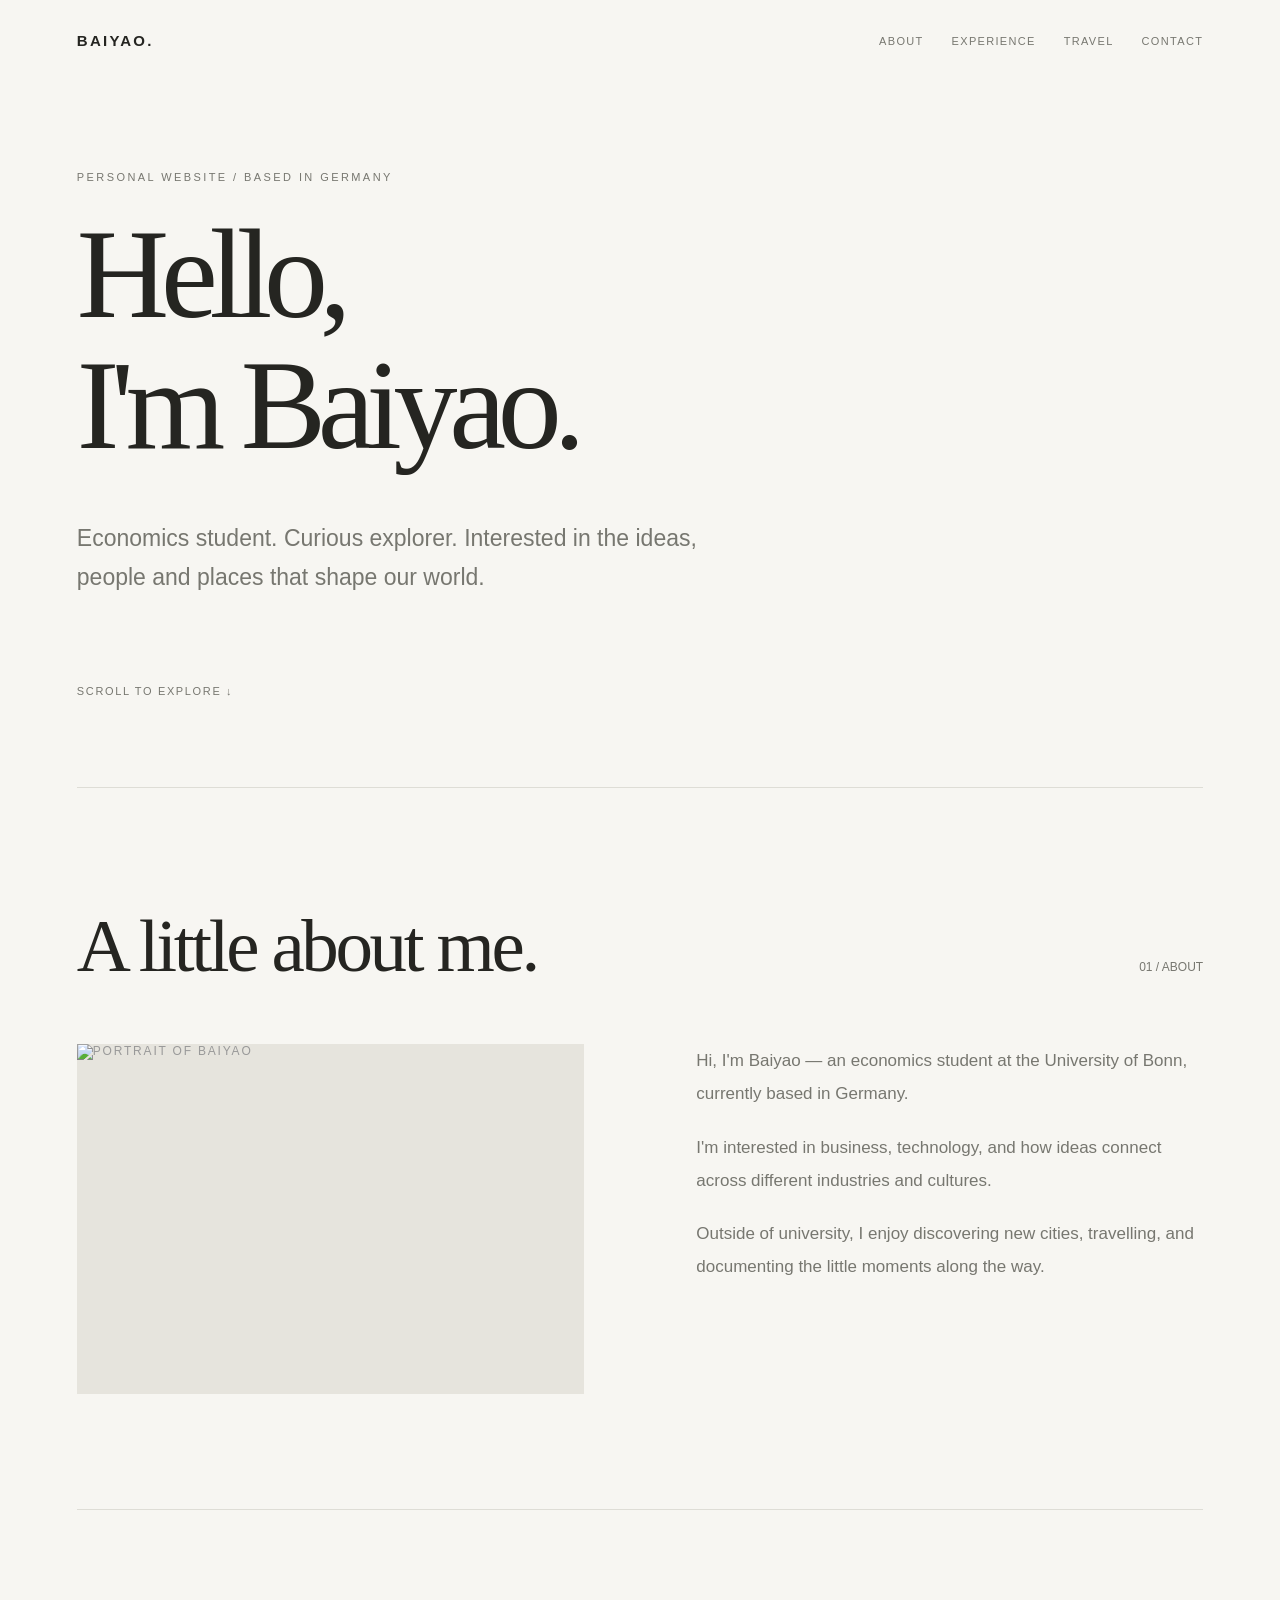
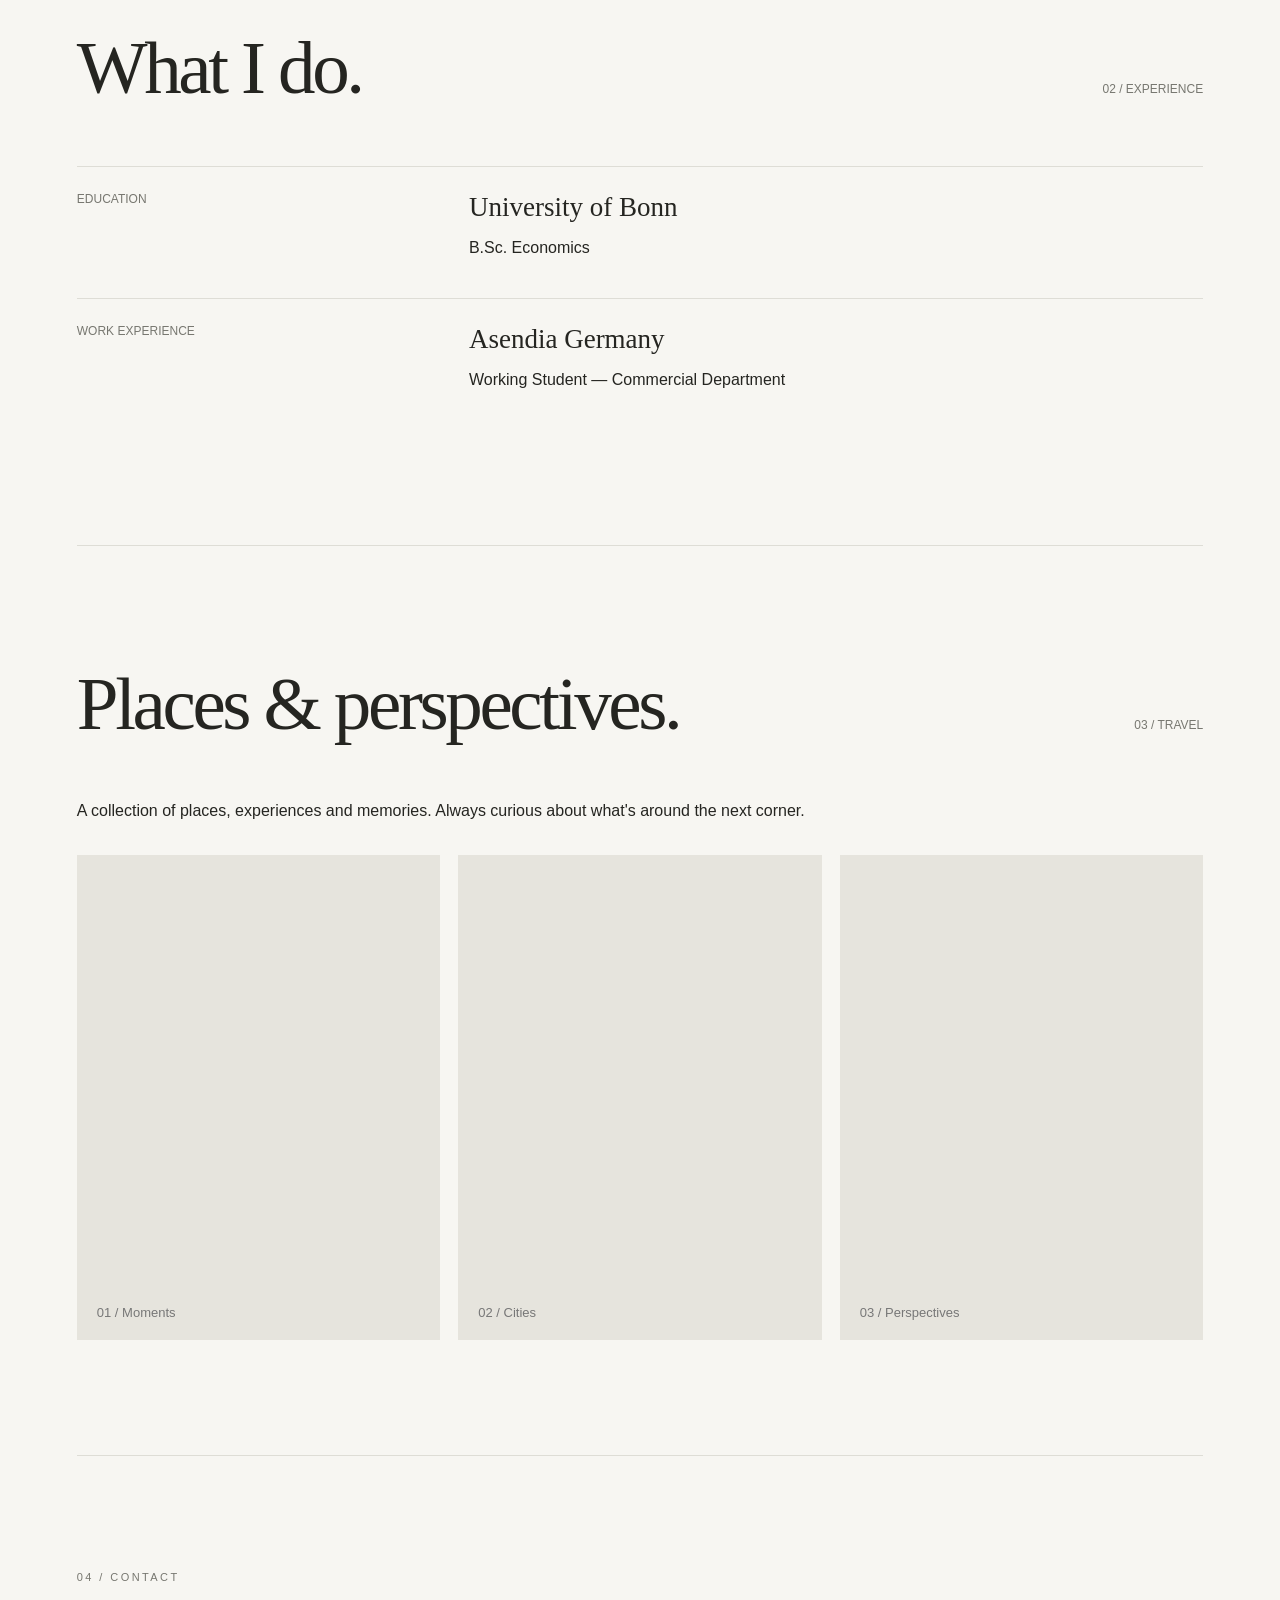
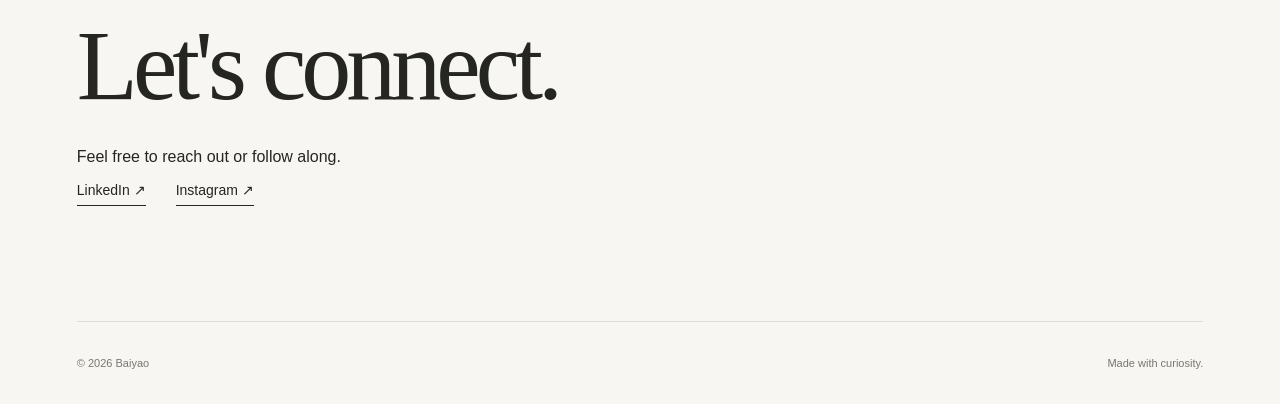
==== index.html @ 18cc8d73 "Update index.html" ====
<!DOCTYPE html>
<html lang="en">
<head>
<meta charset="UTF-8">
<meta name="viewport" content="width=device-width, initial-scale=1.0">
<meta name="description" content="Baiyao's personal website — economics, experience, travel and exploration.">
<title>Baiyao — Personal Website</title>
<style>
:root{--bg:#f7f6f2;--ink:#252521;--muted:#777770;--line:#deddd6}
*{box-sizing:border-box}
html{scroll-behavior:smooth}
body{margin:0;background:var(--bg);color:var(--ink);font-family:Arial,Helvetica,sans-serif;-webkit-font-smoothing:antialiased}
a{color:inherit;text-decoration:none}
nav{max-width:1300px;margin:auto;padding:32px 6%;display:flex;justify-content:space-between;align-items:center}
.logo{font-weight:700;letter-spacing:.15em;font-size:15px}
.navlinks{display:flex;gap:28px}
.navlinks a{font-size:11px;text-transform:uppercase;letter-spacing:.12em;color:var(--muted)}
.navlinks a:hover,.contact a:hover{color:#000;text-decoration:underline}
main{max-width:1300px;margin:auto;padding:0 6%}
.hero{min-height:76vh;display:flex;flex-direction:column;justify-content:center;border-bottom:1px solid var(--line);padding:90px 0}
.kicker{font-size:11px;letter-spacing:.22em;text-transform:uppercase;color:var(--muted)}
h1,h2,h3{font-family:Georgia,'Times New Roman',serif;font-weight:400}
h1{font-size:clamp(65px,10vw,155px);letter-spacing:-.065em;line-height:1.02;margin:26px 0}
.hero p{font-size:clamp(17px,2vw,23px);line-height:1.7;color:var(--muted);max-width:650px}
.scroll{margin-top:65px;font-size:11px;letter-spacing:.15em;text-transform:uppercase;color:var(--muted)}
section{padding:115px 0;border-bottom:1px solid var(--line);scroll-margin-top:35px}
.sectionhead{display:flex;justify-content:space-between;align-items:baseline;gap:20px;margin-bottom:55px}
.sectionhead h2{font-size:clamp(42px,6vw,75px);letter-spacing:-.045em;margin:0}
.number{font-size:12px;color:var(--muted)}
.aboutgrid{display:grid;grid-template-columns:1fr 1fr;gap:10%}
.aboutgrid p,.experience p,.travel p{font-size:17px;line-height:1.95;color:var(--muted);margin:0 0 20px}
.photo{background:#e6e4dd;min-height:350px;display:flex;align-items:center;justify-content:center;color:#999;font-size:12px;letter-spacing:.15em;text-transform:uppercase}
.experience-item{display:grid;grid-template-columns:1fr 2fr;gap:25px;padding:25px 0;border-top:1px solid var(--line)}
.experience-item span{color:var(--muted);font-size:12px}
.experience-item h3{font-size:27px;margin:0 0 10px}
.travelgrid{display:grid;grid-template-columns:repeat(3,1fr);gap:18px;margin-top:35px}
.travelcard{aspect-ratio:3/4;background:#e6e4dd;display:flex;align-items:end;padding:20px;color:#777;font-size:13px}
.contact h2{font-size:clamp(48px,8vw,100px);letter-spacing:-.05em;margin:25px 0}
.contactlinks{display:flex;gap:30px;flex-wrap:wrap}
.contactlinks a{border-bottom:1px solid var(--ink);padding-bottom:7px;font-size:14px}
footer{max-width:1300px;margin:auto;padding:35px 6%;display:flex;justify-content:space-between;color:var(--muted);font-size:11px}
@media(max-width:700px){nav{padding:24px 6%}.navlinks{gap:12px}.navlinks a{font-size:9px}.hero{min-height:65vh}.aboutgrid{grid-template-columns:1fr;gap:25px}.experience-item{grid-template-columns:1fr;gap:12px}.travelgrid{grid-template-columns:1fr 1fr}section{padding:75px 0}.sectionhead{margin-bottom:35px}footer{gap:20px}}
@media(max-width:380px){.navlinks{gap:8px}.navlinks a{font-size:8px}}
.photo {
  overflow: hidden;
}

.photo img {
  width: 100%;
  height: 100%;
  object-fit: cover;
  object-position: center;
}</style>
</head>
<body>
<nav>
<a href="#" class="logo">BAIYAO.</a>
<div class="navlinks"><a href="#about">About</a><a href="#experience">Experience</a><a href="#travel">Travel</a><a href="#contact">Contact</a></div>
</nav>
<main>
<header class="hero">
<div class="kicker">Personal website / Based in Germany</div>
<h1>Hello,<br>I'm Baiyao.</h1>
<p>Economics student. Curious explorer. Interested in the ideas, people and places that shape our world.</p>
<div class="scroll">Scroll to explore ↓</div>
</header>
<section id="about">
<div class="sectionhead"><h2>A little about me.</h2><span class="number">01 / ABOUT</span></div>
<div class="aboutgrid">
<div class="photo">
  <img src="portrait.jpg" alt="Portrait of Baiyao">
</div>
<div><p>Hi, I'm Baiyao — an economics student at the University of Bonn, currently based in Germany.</p><p>I'm interested in business, technology, and how ideas connect across different industries and cultures.</p><p>Outside of university, I enjoy discovering new cities, travelling, and documenting the little moments along the way.</p></div>
</div>
</section>
<section id="experience">
<div class="sectionhead"><h2>What I do.</h2><span class="number">02 / EXPERIENCE</span></div>
<div class="experience-item"><span>EDUCATION</span><div><h3>University of Bonn</h3><p>B.Sc. Economics</p></div></div>
<div class="experience-item"><span>WORK EXPERIENCE</span><div><h3>Asendia Germany</h3><p>Working Student — Commercial Department</p></div></div>
</section>
<section id="travel">
<div class="sectionhead"><h2>Places & perspectives.</h2><span class="number">03 / TRAVEL</span></div>
<p>A collection of places, experiences and memories. Always curious about what's around the next corner.</p>
<div class="travelgrid"><div class="travelcard">01 / Moments</div><div class="travelcard">02 / Cities</div><div class="travelcard">03 / Perspectives</div></div>
</section>
<section id="contact" class="contact">
<div class="kicker">04 / CONTACT</div>
<h2>Let's connect.</h2>
<p>Feel free to reach out or follow along.</p>
<div class="contactlinks"><a href="https://www.linkedin.com/" target="_blank" rel="noopener noreferrer">LinkedIn ↗</a><a href="https://www.instagram.com/" target="_blank" rel="noopener noreferrer">Instagram ↗</a></div>
</section>
</main>
<footer><span>© 2026 Baiyao</span><span>Made with curiosity.</span></footer>
</body>
</html>
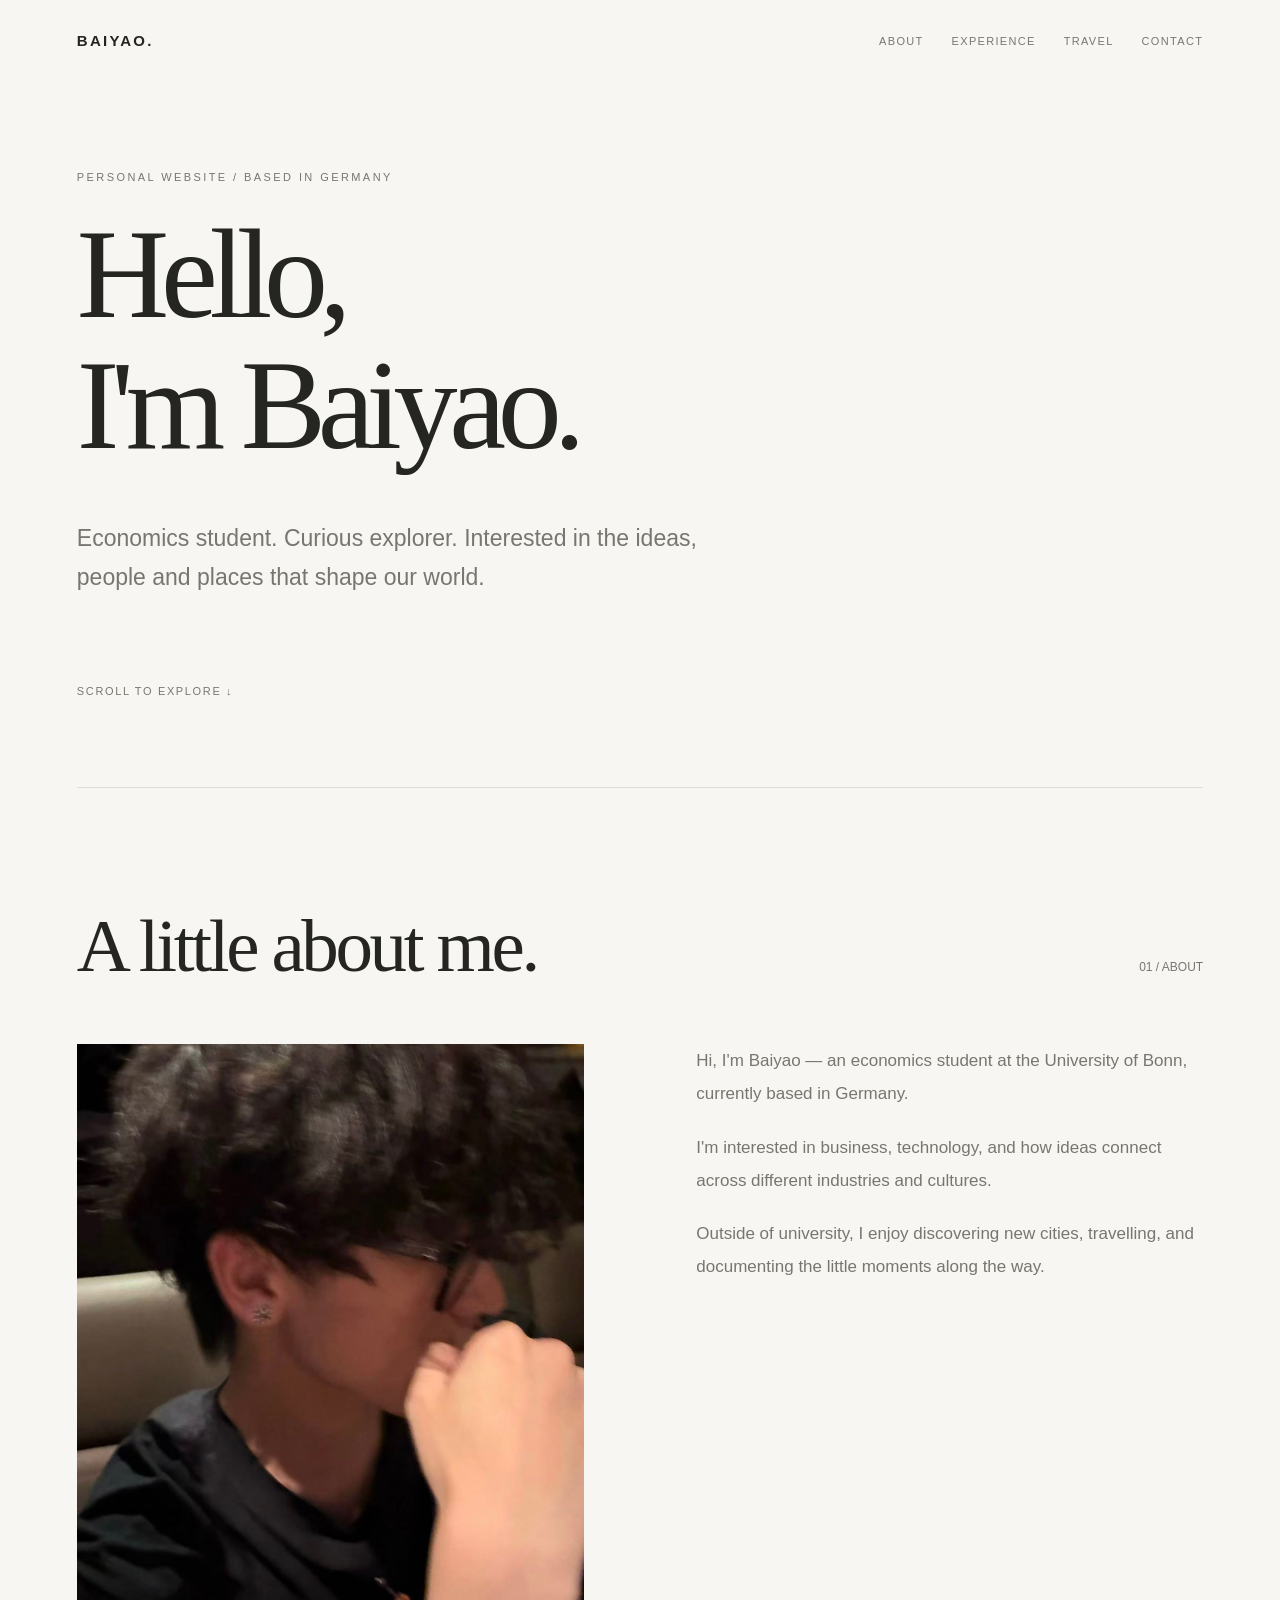
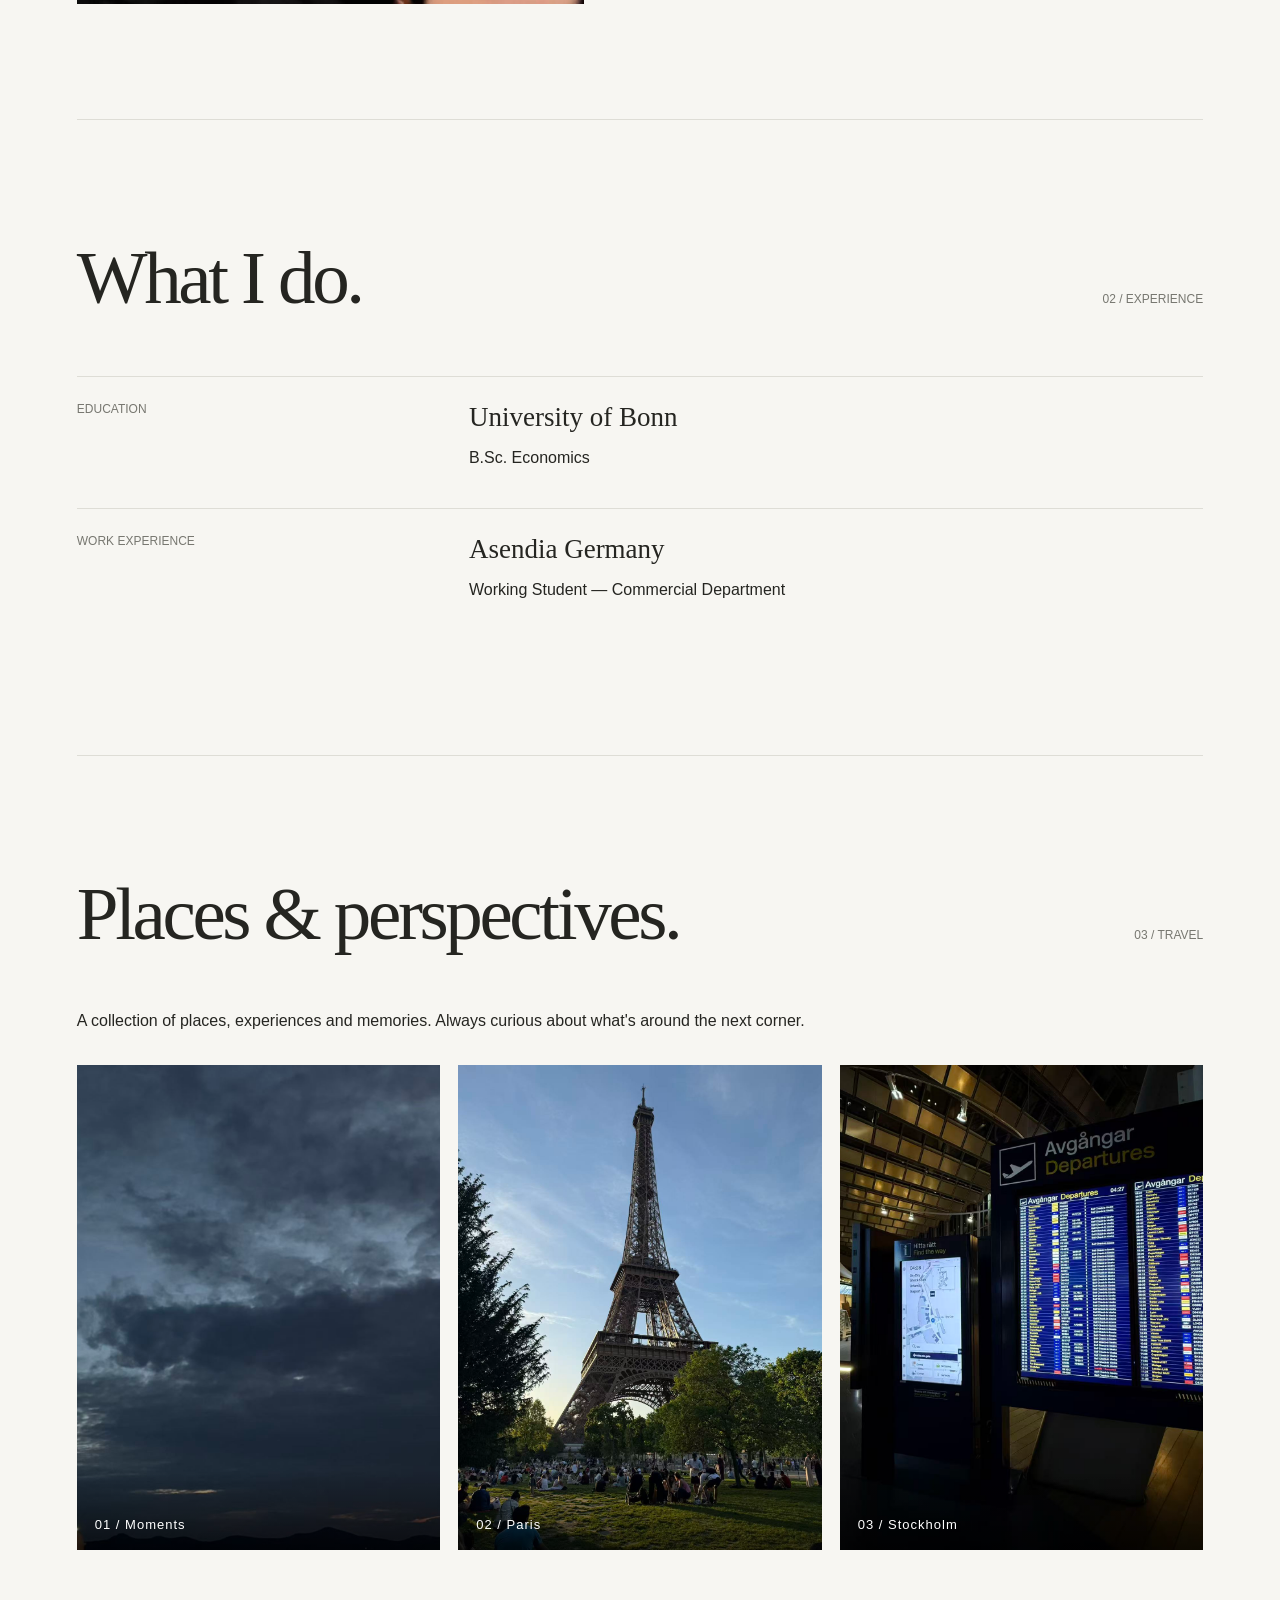
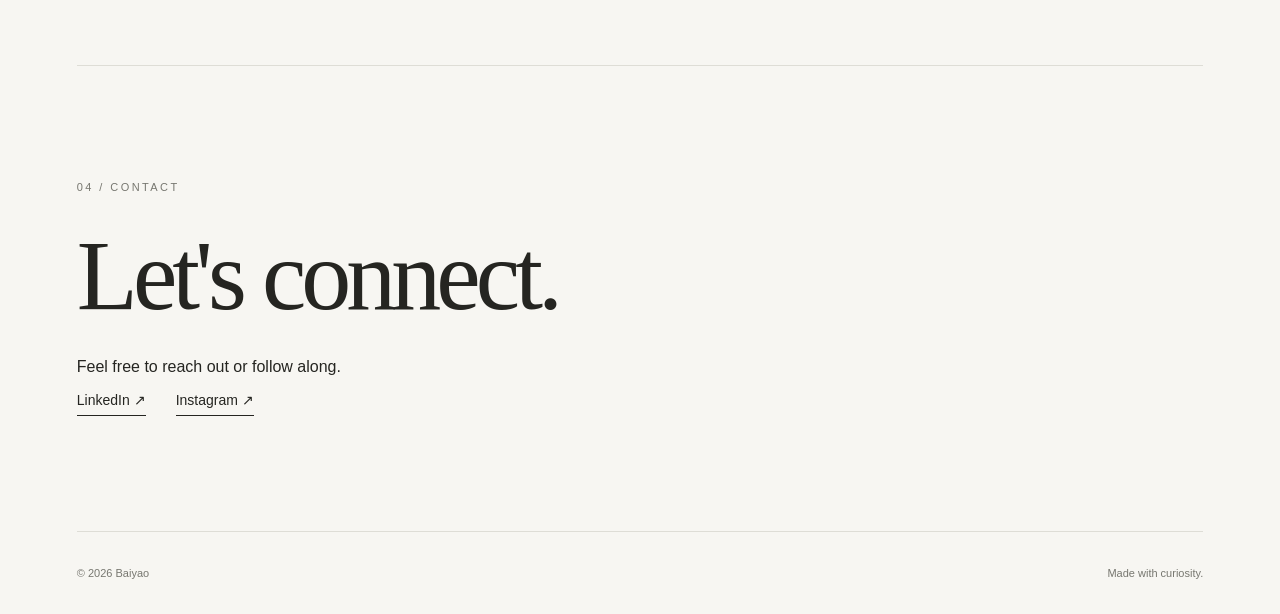
==== commit 9c884fe8: "Update index.html" ====
--- a/index.html
+++ b/index.html
@@ -50,7 +50,38 @@
   height: 100%;
   object-fit: cover;
   object-position: center;
-}</style>
+}
+
+.travelcard {
+  position: relative;
+  overflow: hidden;
+  padding: 0;
+}
+
+.travelcard img {
+  width: 100%;
+  height: 100%;
+  object-fit: cover;
+  display: block;
+  transition: transform 0.5s ease;
+}
+
+.travelcard:hover img {
+  transform: scale(1.05);
+}
+
+.travelcard span {
+  position: absolute;
+  bottom: 0;
+  left: 0;
+  width: 100%;
+  padding: 45px 18px 18px;
+  color: white;
+  font-size: 13px;
+  letter-spacing: 1px;
+  background: linear-gradient(transparent, rgba(0,0,0,0.55));
+}
+</style>
 </head>
 <body>
 <nav>
@@ -81,7 +112,20 @@
 <section id="travel">
 <div class="sectionhead"><h2>Places & perspectives.</h2><span class="number">03 / TRAVEL</span></div>
 <p>A collection of places, experiences and memories. Always curious about what's around the next corner.</p>
-<div class="travelgrid"><div class="travelcard">01 / Moments</div><div class="travelcard">02 / Cities</div><div class="travelcard">03 / Perspectives</div></div>
+<div class="travelgrid">
+  <div class="travelcard">
+    <img src="sky.jpg" alt="Evening sky">
+    <span>01 / Moments</span>
+  </div>
+  <div class="travelcard">
+    <img src="paris.jpg" alt="Eiffel Tower in Paris">
+    <span>02 / Paris</span>
+  </div>
+  <div class="travelcard">
+    <img src="stockholm.jpg" alt="Stockholm Arlanda Airport">
+    <span>03 / Stockholm</span>
+  </div>
+</div>
 </section>
 <section id="contact" class="contact">
 <div class="kicker">04 / CONTACT</div>
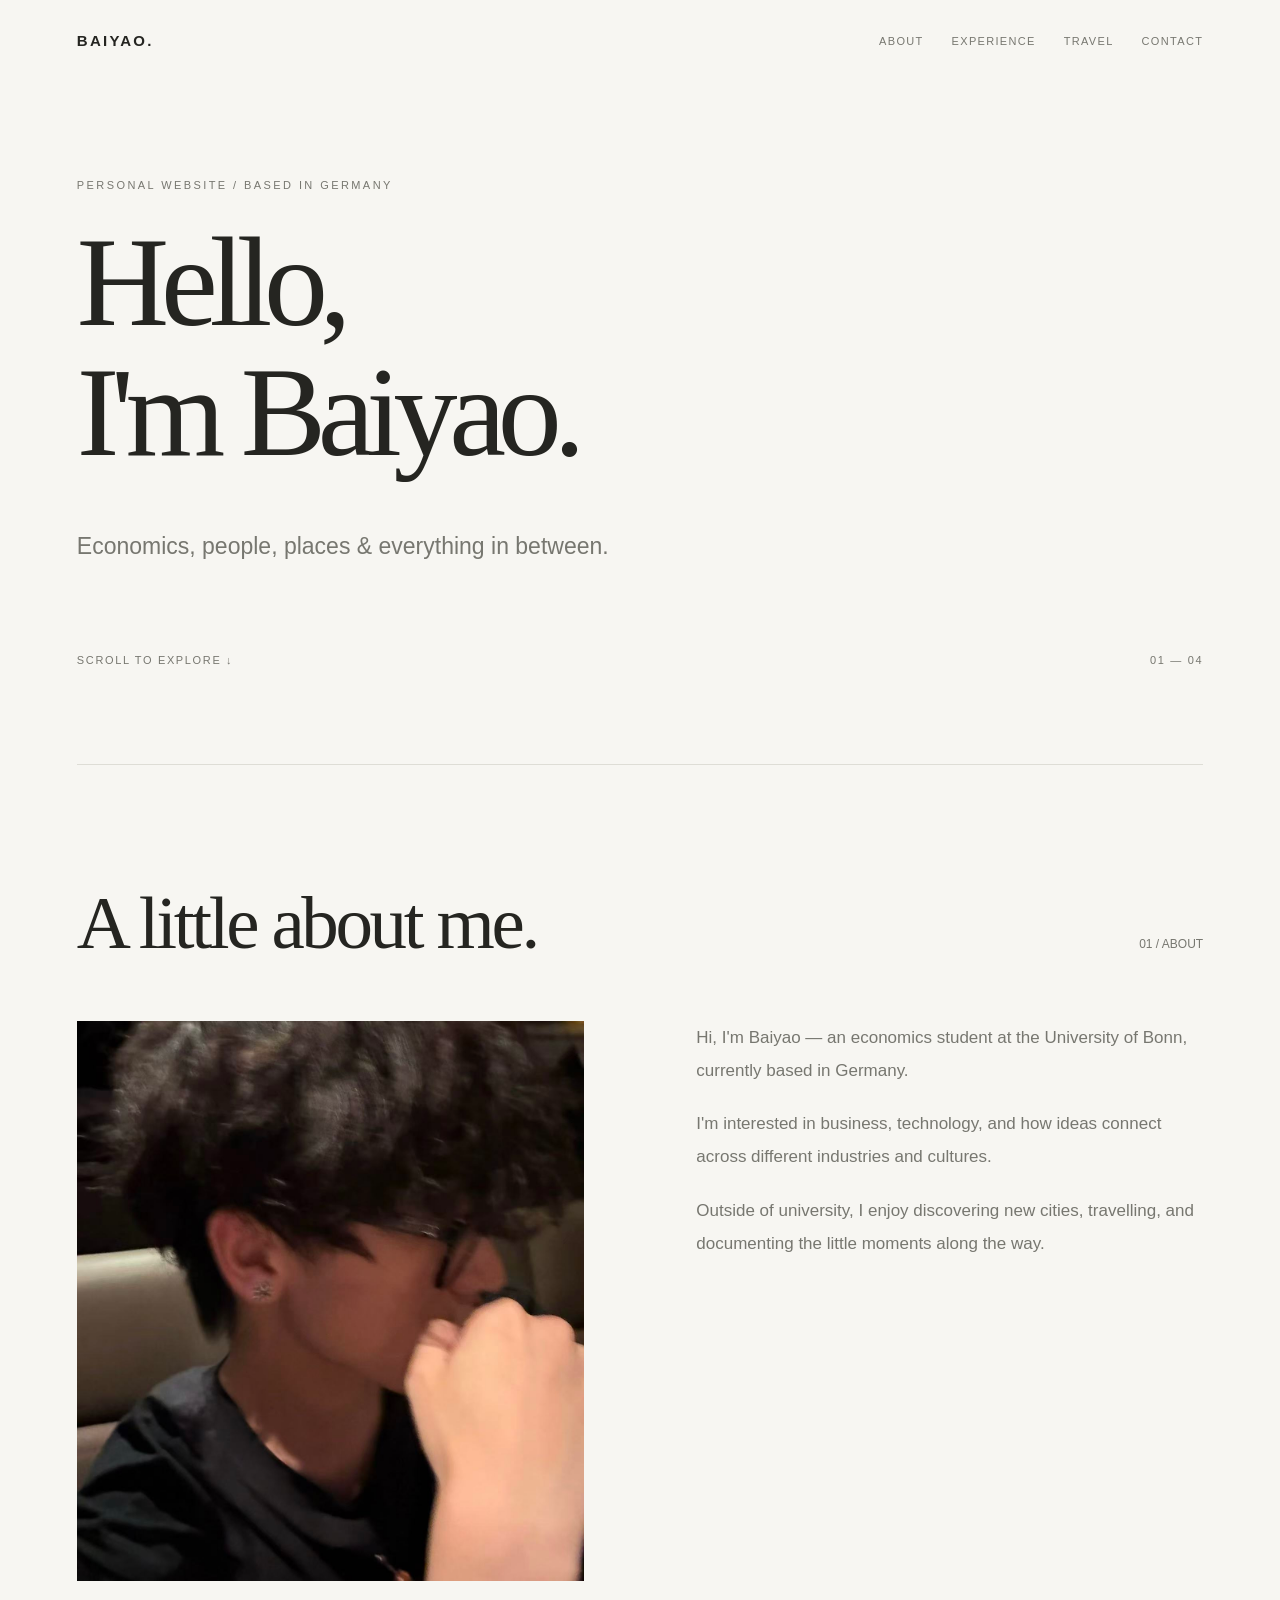
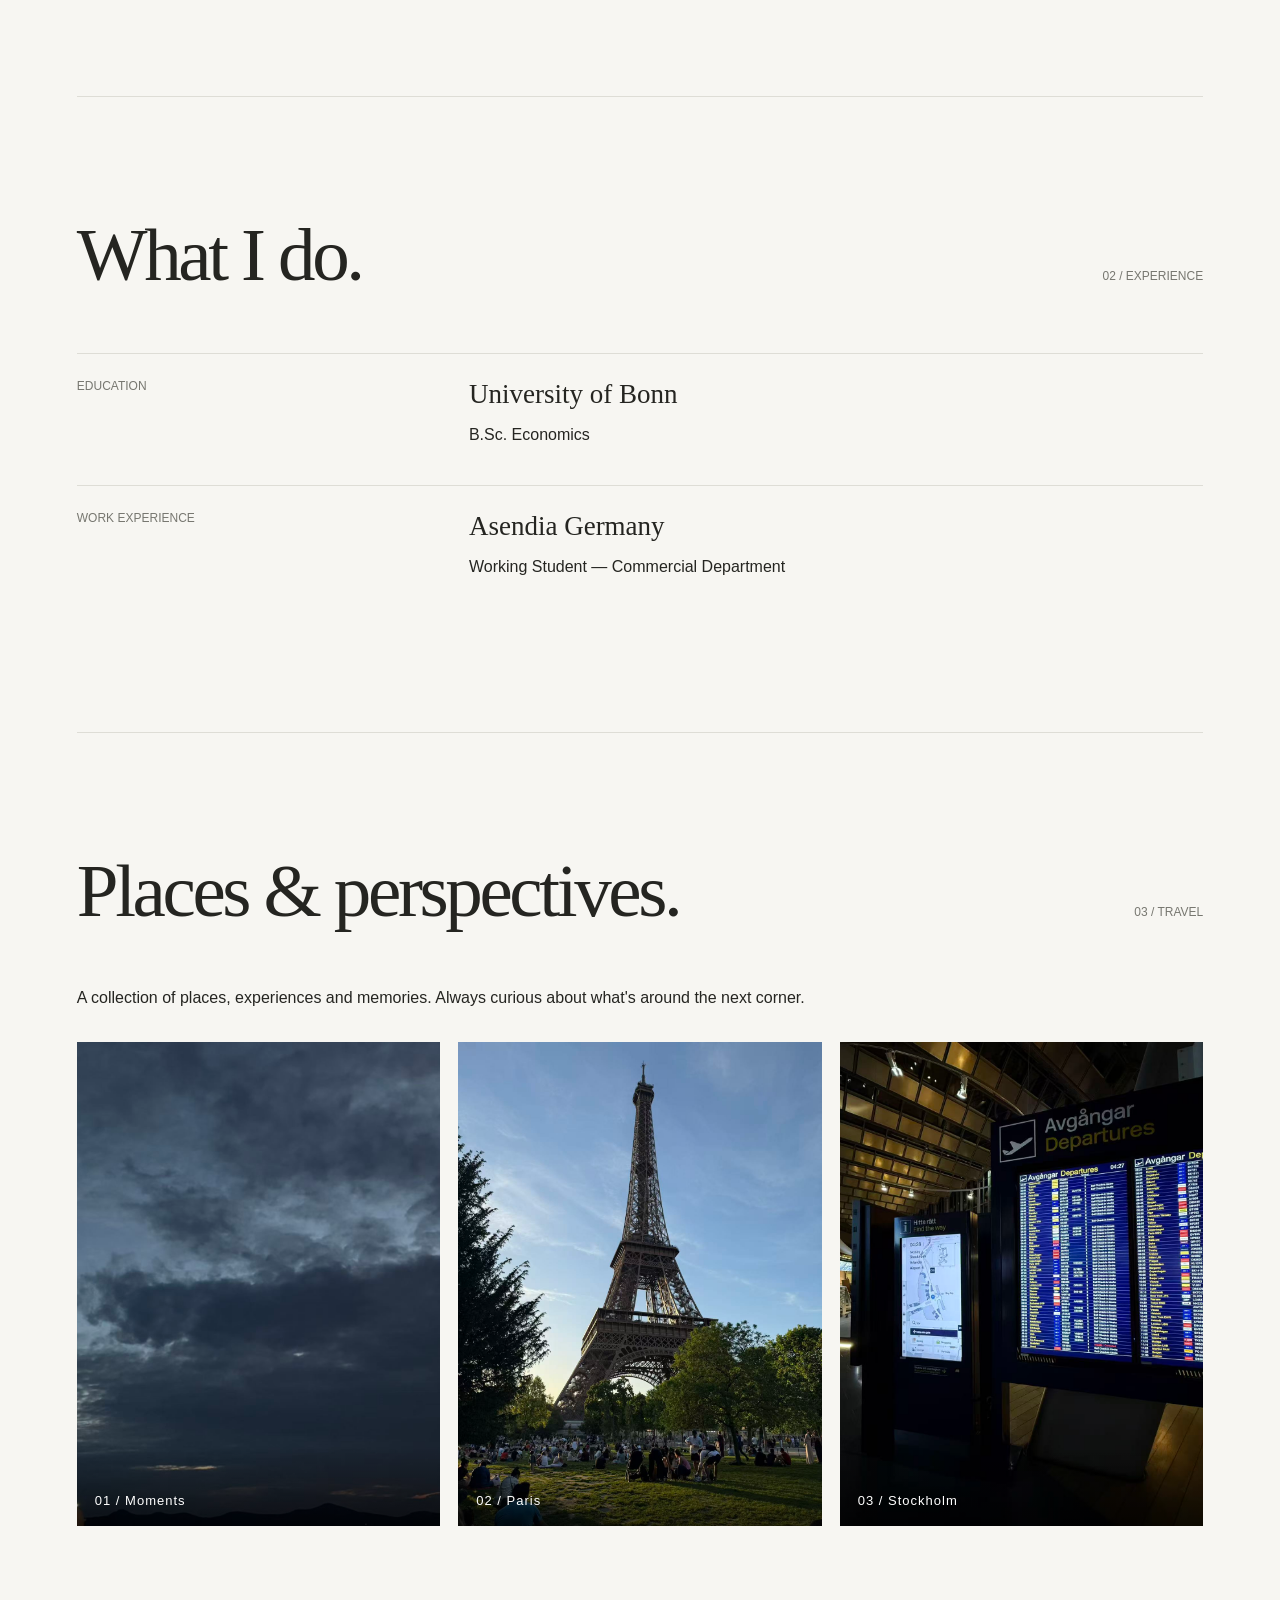
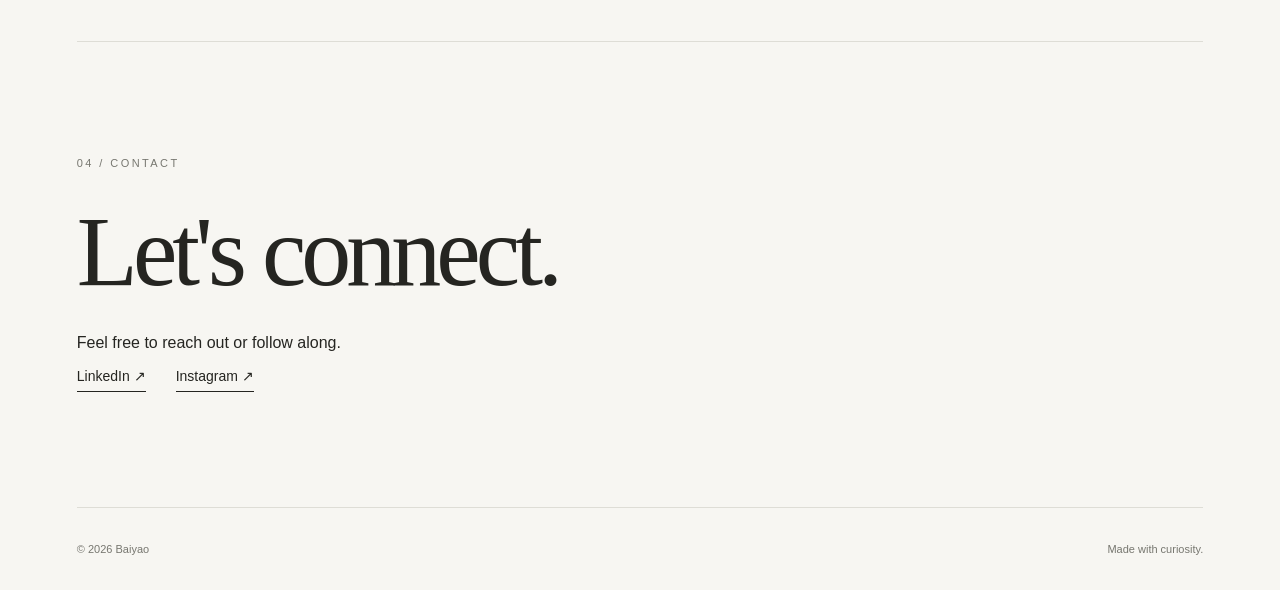
==== commit 4c7b6d8a: "Update index.html" ====
--- a/index.html
+++ b/index.html
@@ -81,6 +81,16 @@
   letter-spacing: 1px;
   background: linear-gradient(transparent, rgba(0,0,0,0.55));
 }
+  .hero-bottom {
+  margin-top: 65px;
+  display: flex;
+  justify-content: space-between;
+  align-items: center;
+  font-size: 11px;
+  letter-spacing: .15em;
+  text-transform: uppercase;
+  color: var(--muted);
+}
 </style>
 </head>
 <body>
@@ -92,8 +102,11 @@
 <header class="hero">
 <div class="kicker">Personal website / Based in Germany</div>
 <h1>Hello,<br>I'm Baiyao.</h1>
-<p>Economics student. Curious explorer. Interested in the ideas, people and places that shape our world.</p>
-<div class="scroll">Scroll to explore ↓</div>
+<p>Economics, people, places & everything in between.</p>
+<div class="hero-bottom">
+  <span>Scroll to explore ↓</span>
+  <span>01 — 04</span>
+</div>
 </header>
 <section id="about">
 <div class="sectionhead"><h2>A little about me.</h2><span class="number">01 / ABOUT</span></div>
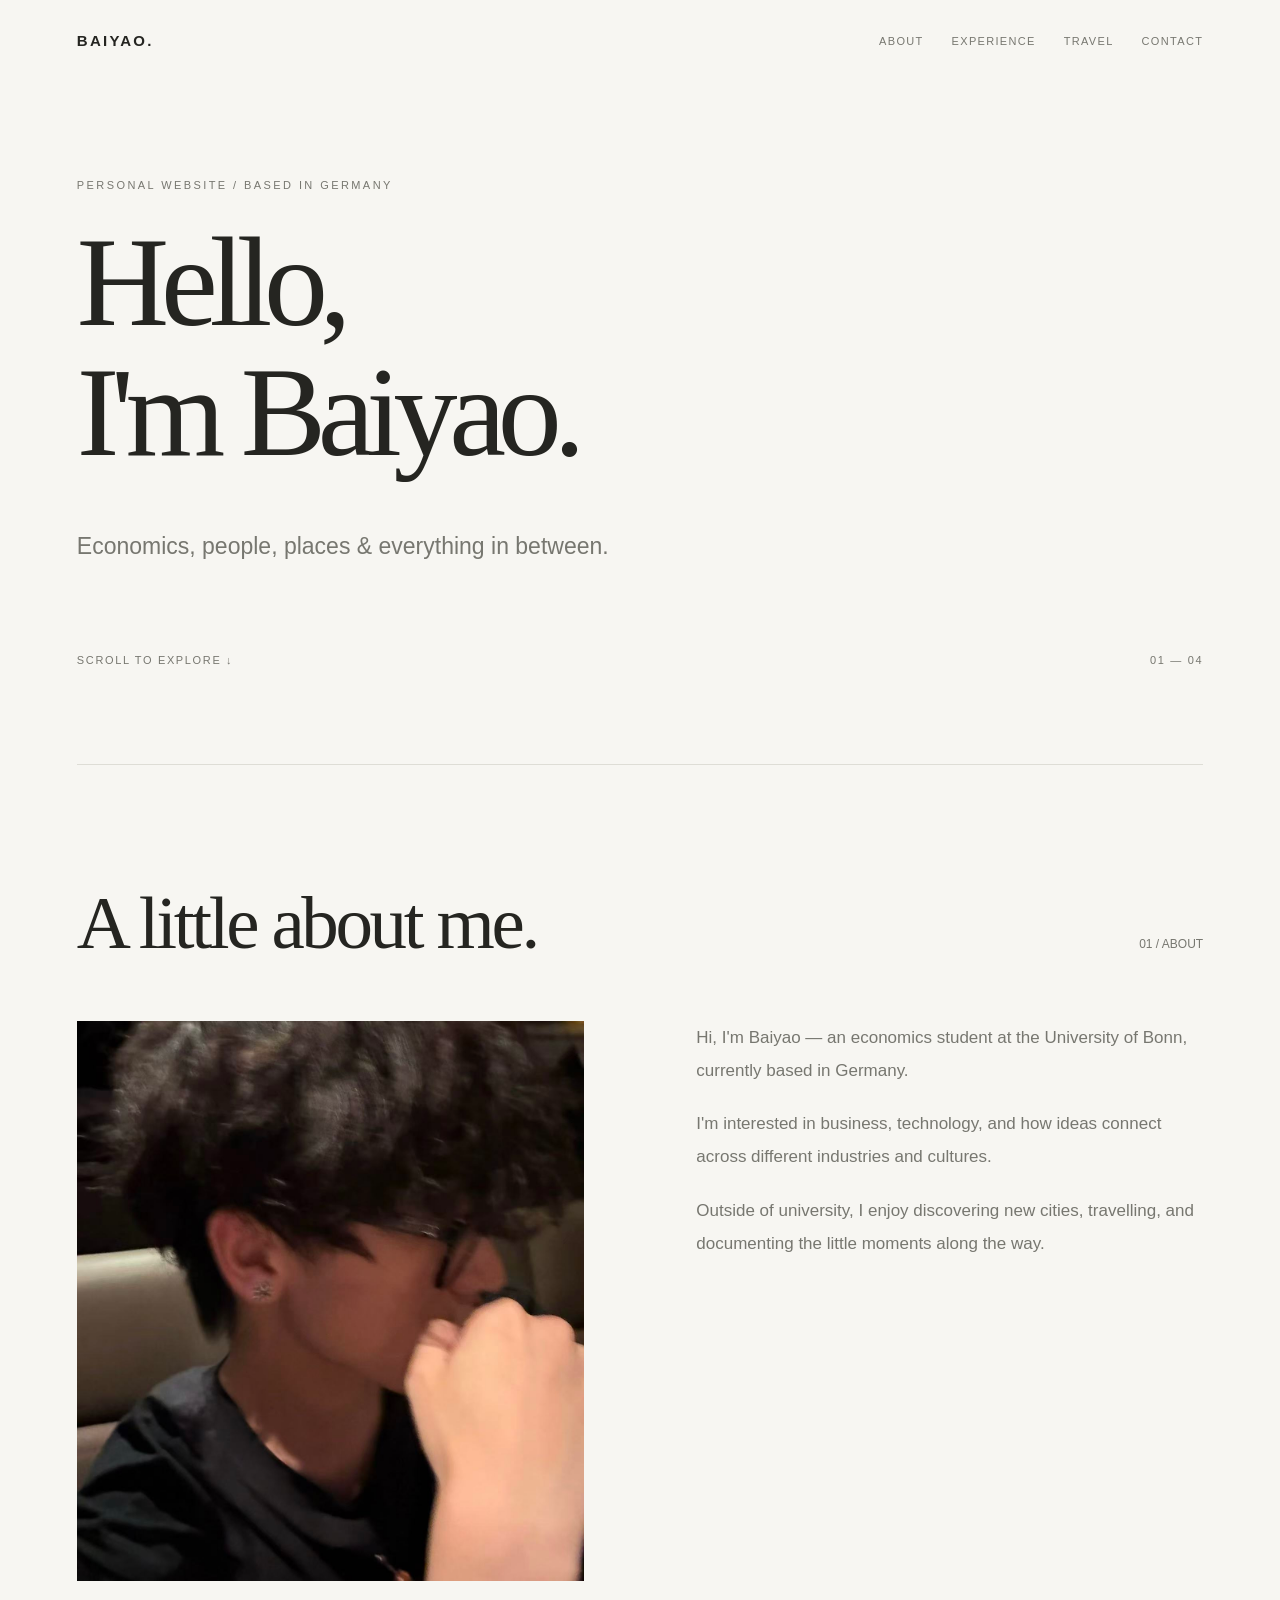
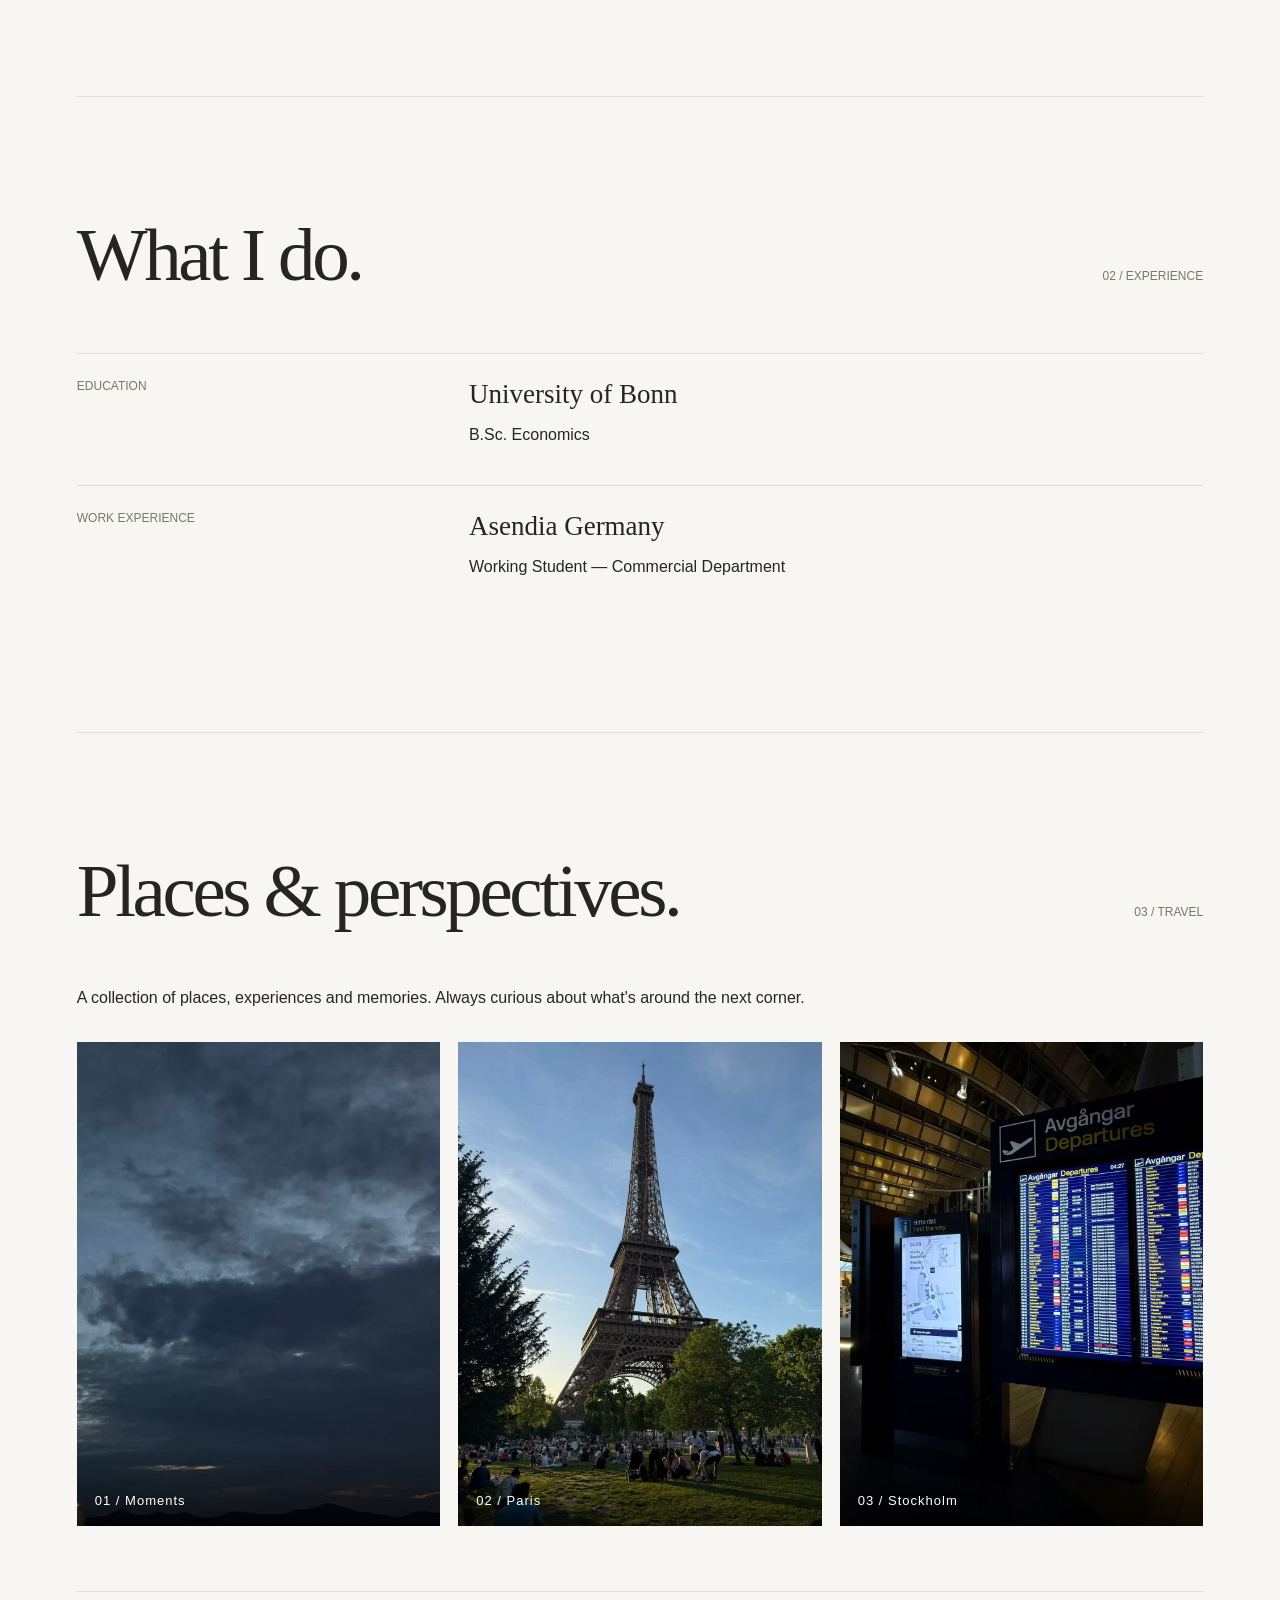
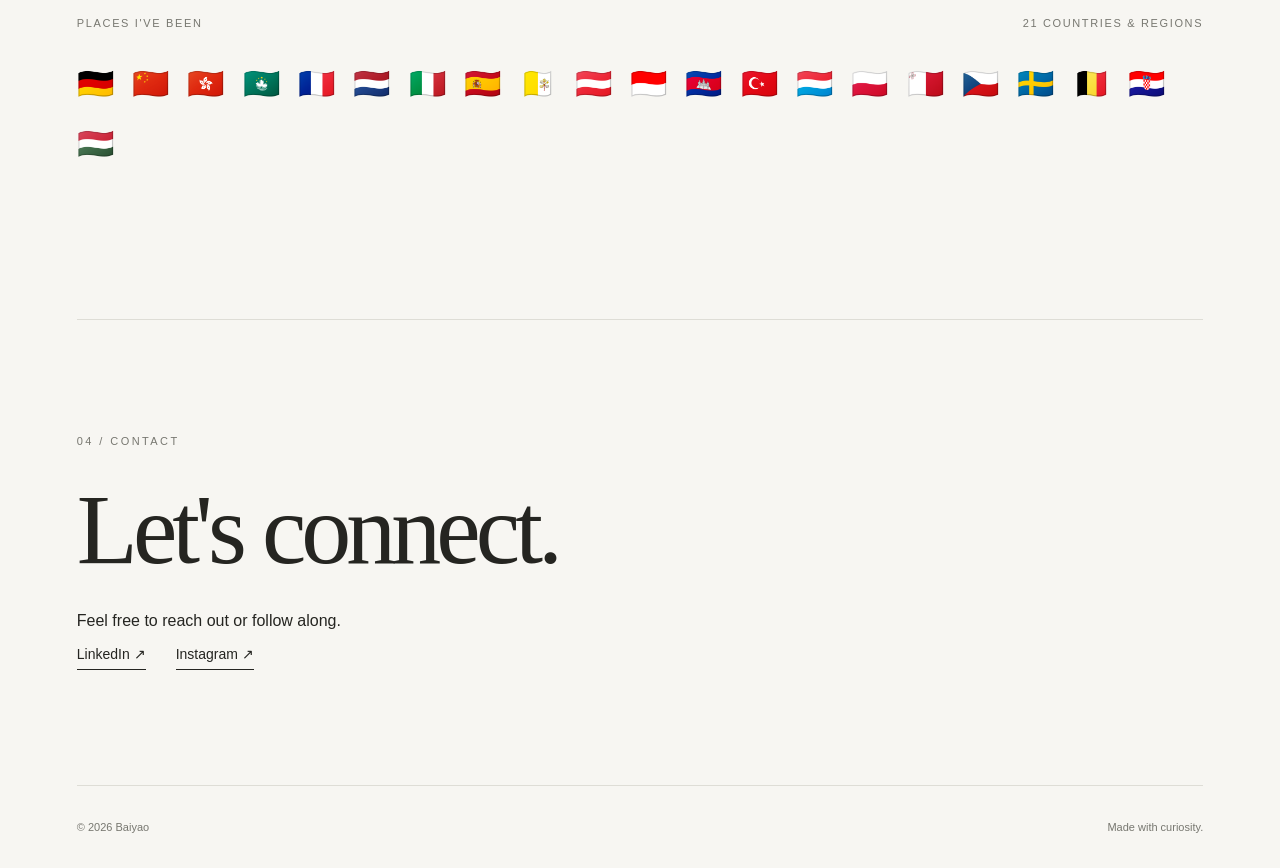
==== commit 26a111a7: "Update index.html" ====
--- a/index.html
+++ b/index.html
@@ -91,6 +91,27 @@
   text-transform: uppercase;
   color: var(--muted);
 }
+.visited-places {
+  margin-top: 65px;
+  padding-top: 25px;
+  border-top: 1px solid var(--line);
+}
+
+.visited-heading {
+  display: flex;
+  justify-content: space-between;
+  gap: 20px;
+  font-size: 11px;
+  letter-spacing: .15em;
+  color: var(--muted);
+}
+
+.flags {
+  font-size: 30px !important;
+  line-height: 2 !important;
+  letter-spacing: 5px;
+  margin-top: 25px !important;
+}
 </style>
 </head>
 <body>
@@ -136,9 +157,22 @@
   </div>
   <div class="travelcard">
     <img src="stockholm.jpg" alt="Stockholm Arlanda Airport">
-    <span>03 / Stockholm</span>
+        <span>03 / Stockholm</span>
   </div>
 </div>
+
+<div class="visited-places">
+  <div class="visited-heading">
+    <span>PLACES I'VE BEEN</span>
+    <span>21 COUNTRIES & REGIONS</span>
+  </div>
+
+  <p class="flags">
+    🇩🇪 🇨🇳 🇭🇰 🇲🇴 🇫🇷 🇳🇱 🇮🇹 🇪🇸 🇻🇦 🇦🇹
+    🇮🇩 🇰🇭 🇹🇷 🇱🇺 🇵🇱 🇲🇹 🇨🇿 🇸🇪 🇧🇪 🇭🇷 🇭🇺
+  </p>
+</div>
+
 </section>
 <section id="contact" class="contact">
 <div class="kicker">04 / CONTACT</div>
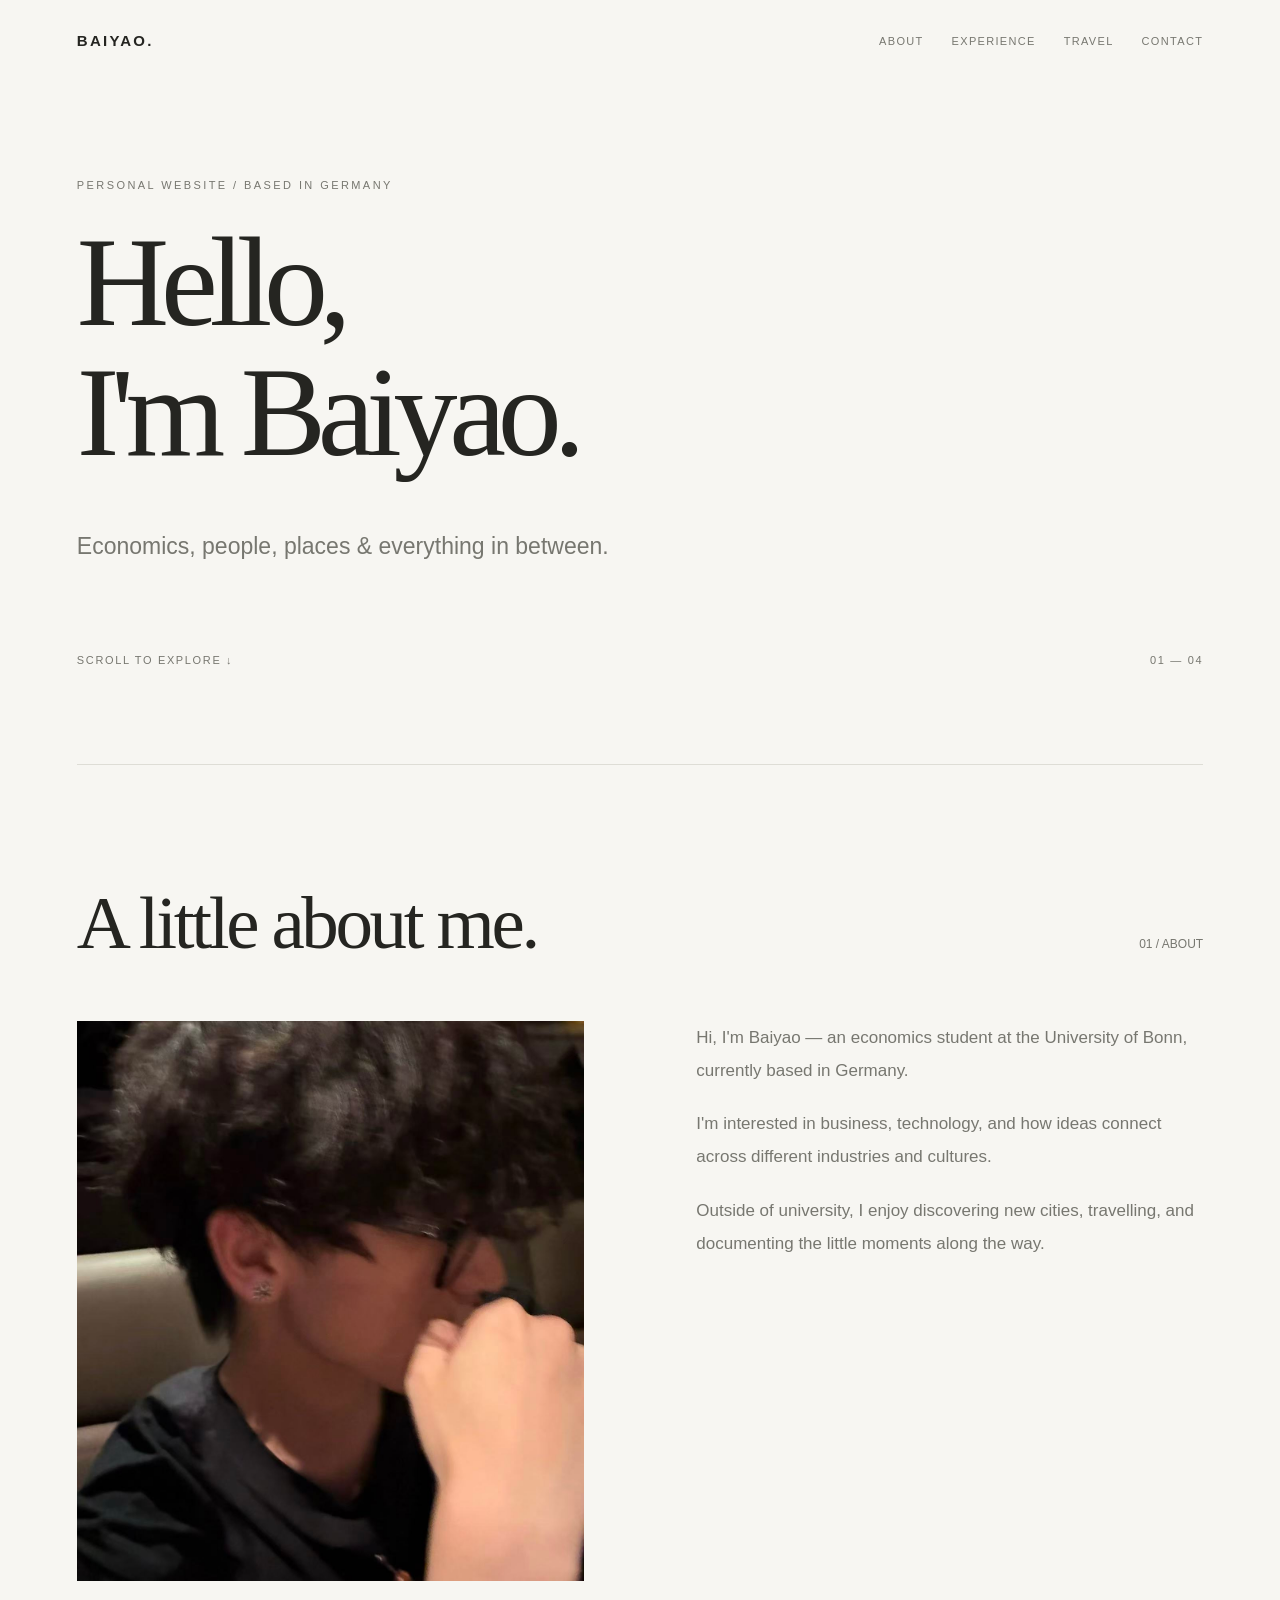
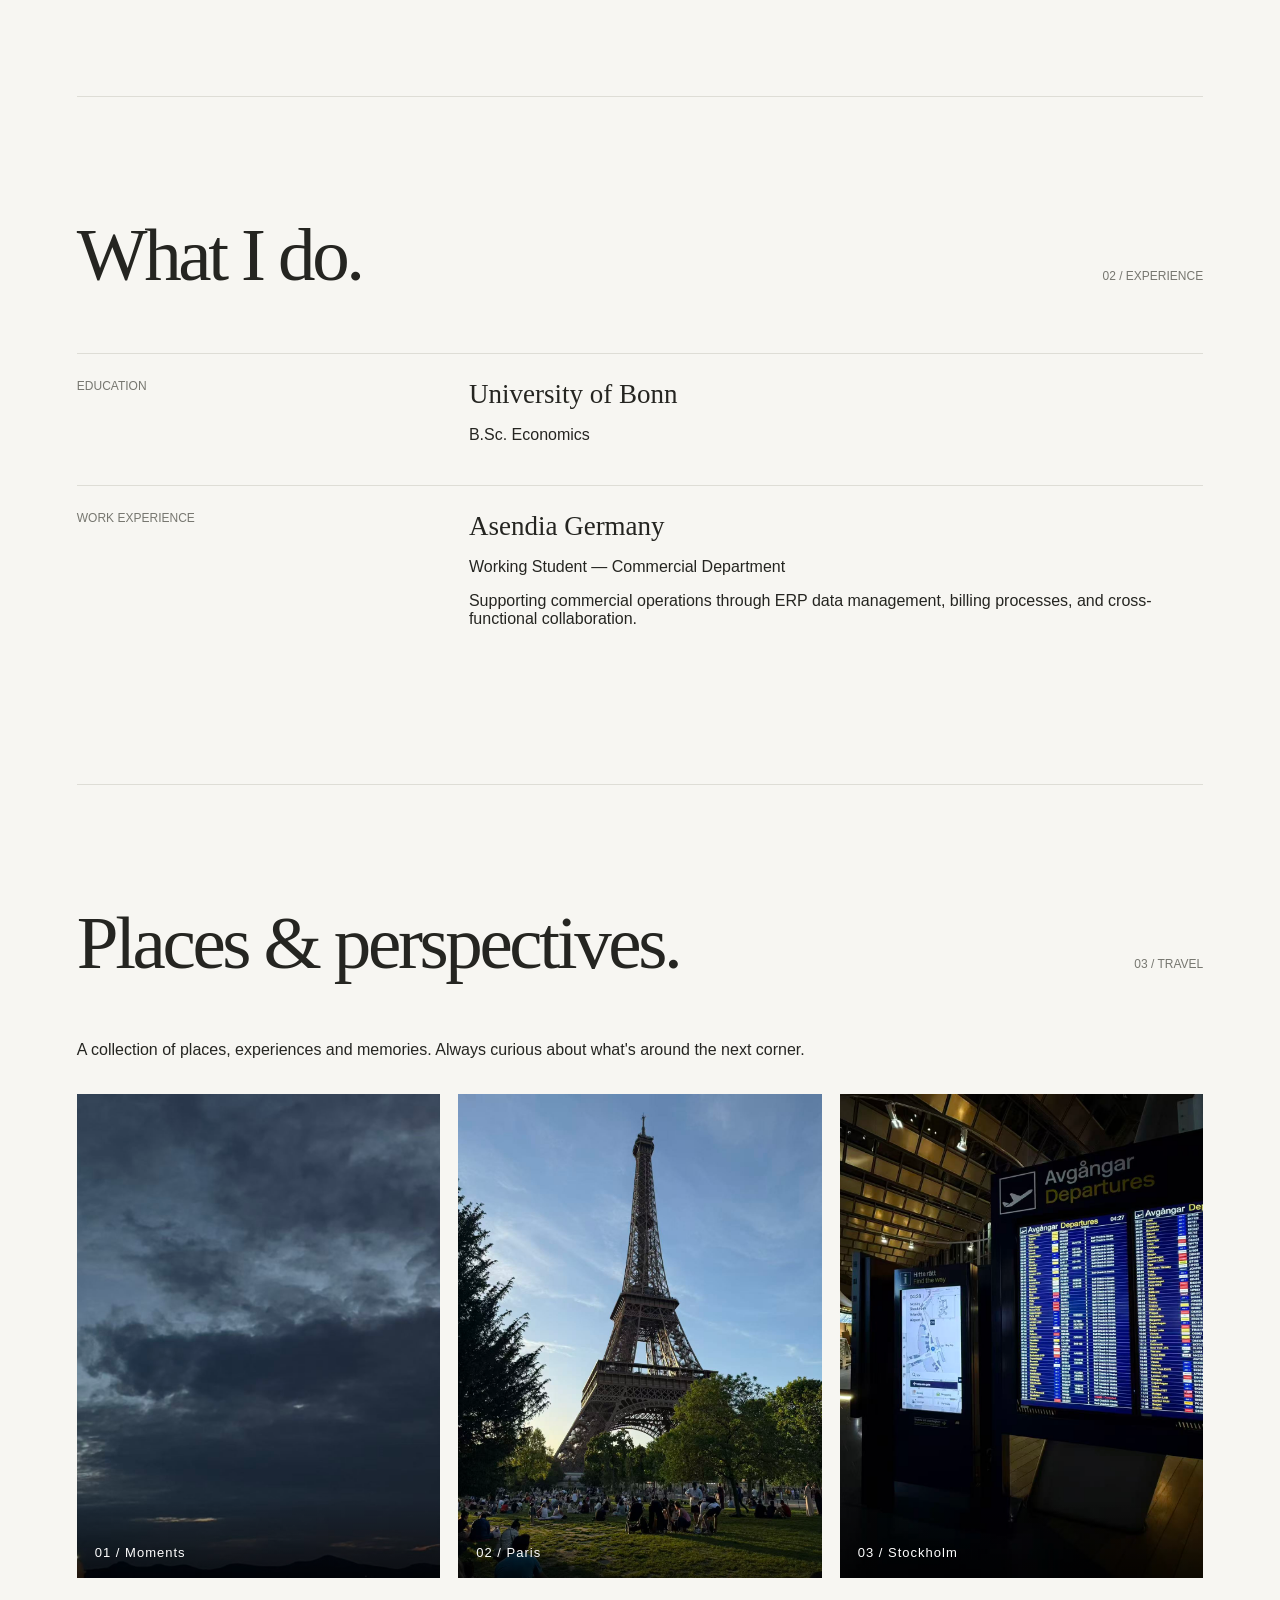
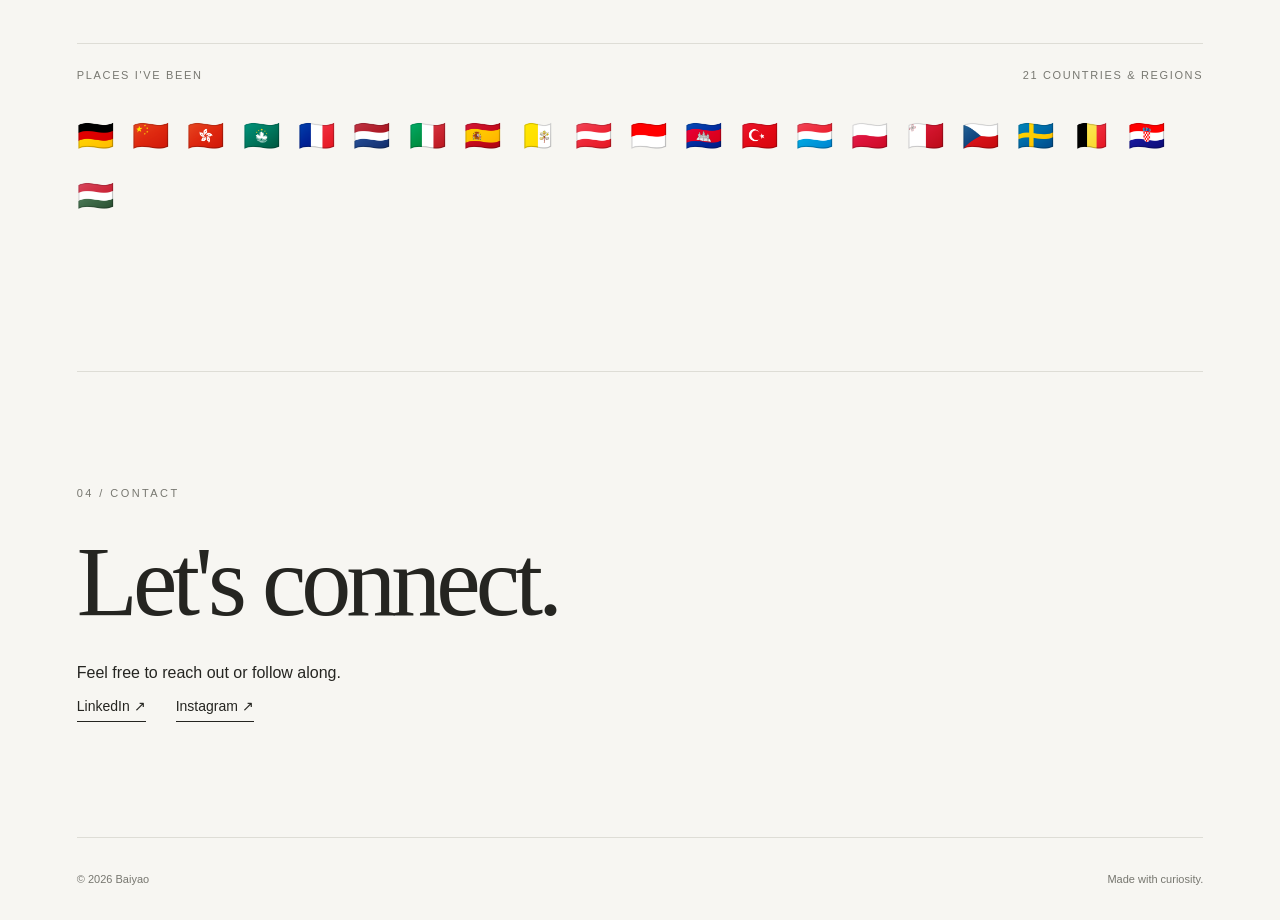
==== commit b2084f33: "Update index.html" ====
--- a/index.html
+++ b/index.html
@@ -141,7 +141,17 @@
 <section id="experience">
 <div class="sectionhead"><h2>What I do.</h2><span class="number">02 / EXPERIENCE</span></div>
 <div class="experience-item"><span>EDUCATION</span><div><h3>University of Bonn</h3><p>B.Sc. Economics</p></div></div>
-<div class="experience-item"><span>WORK EXPERIENCE</span><div><h3>Asendia Germany</h3><p>Working Student — Commercial Department</p></div></div>
+<div class="experience-item">
+  <span>WORK EXPERIENCE</span>
+  <div>
+    <h3>Asendia Germany</h3>
+    <p>Working Student — Commercial Department</p>
+    <p>
+      Supporting commercial operations through ERP data management,
+      billing processes, and cross-functional collaboration.
+    </p>
+  </div>
+</div>
 </section>
 <section id="travel">
 <div class="sectionhead"><h2>Places & perspectives.</h2><span class="number">03 / TRAVEL</span></div>
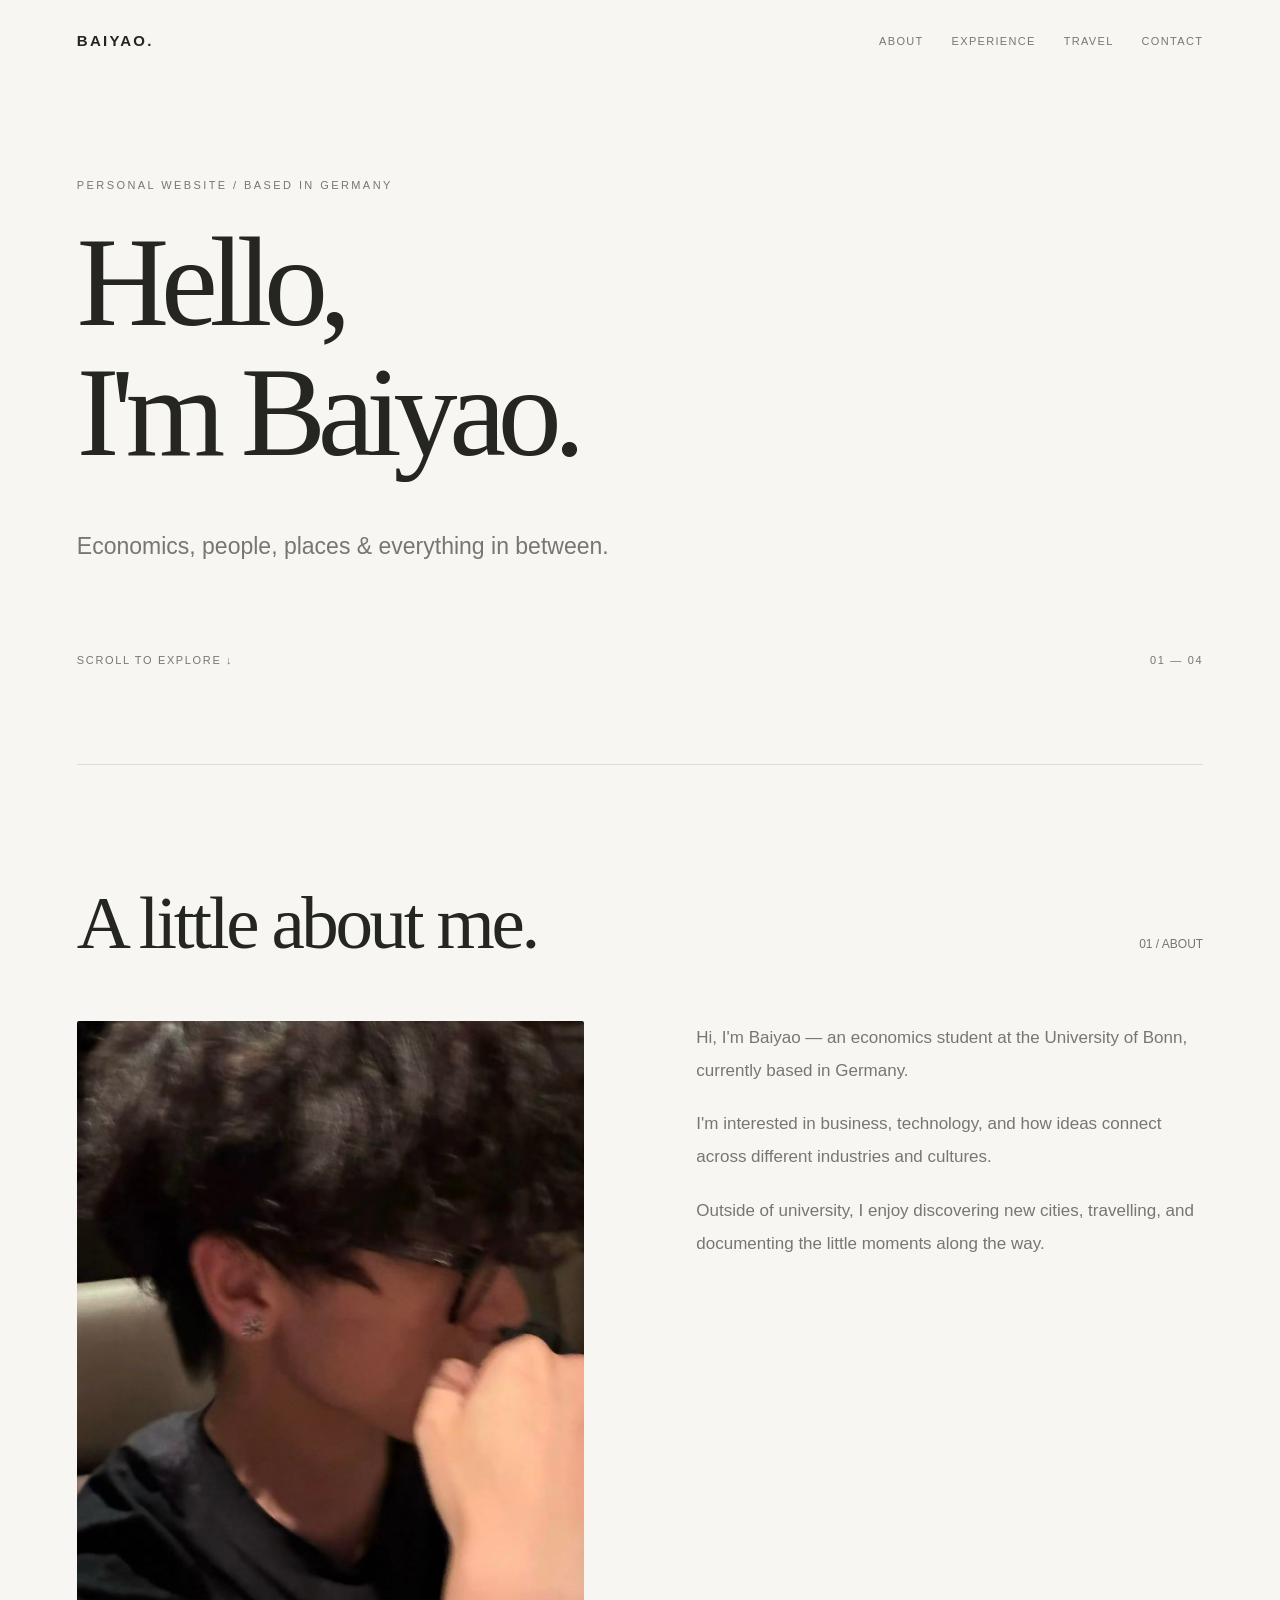
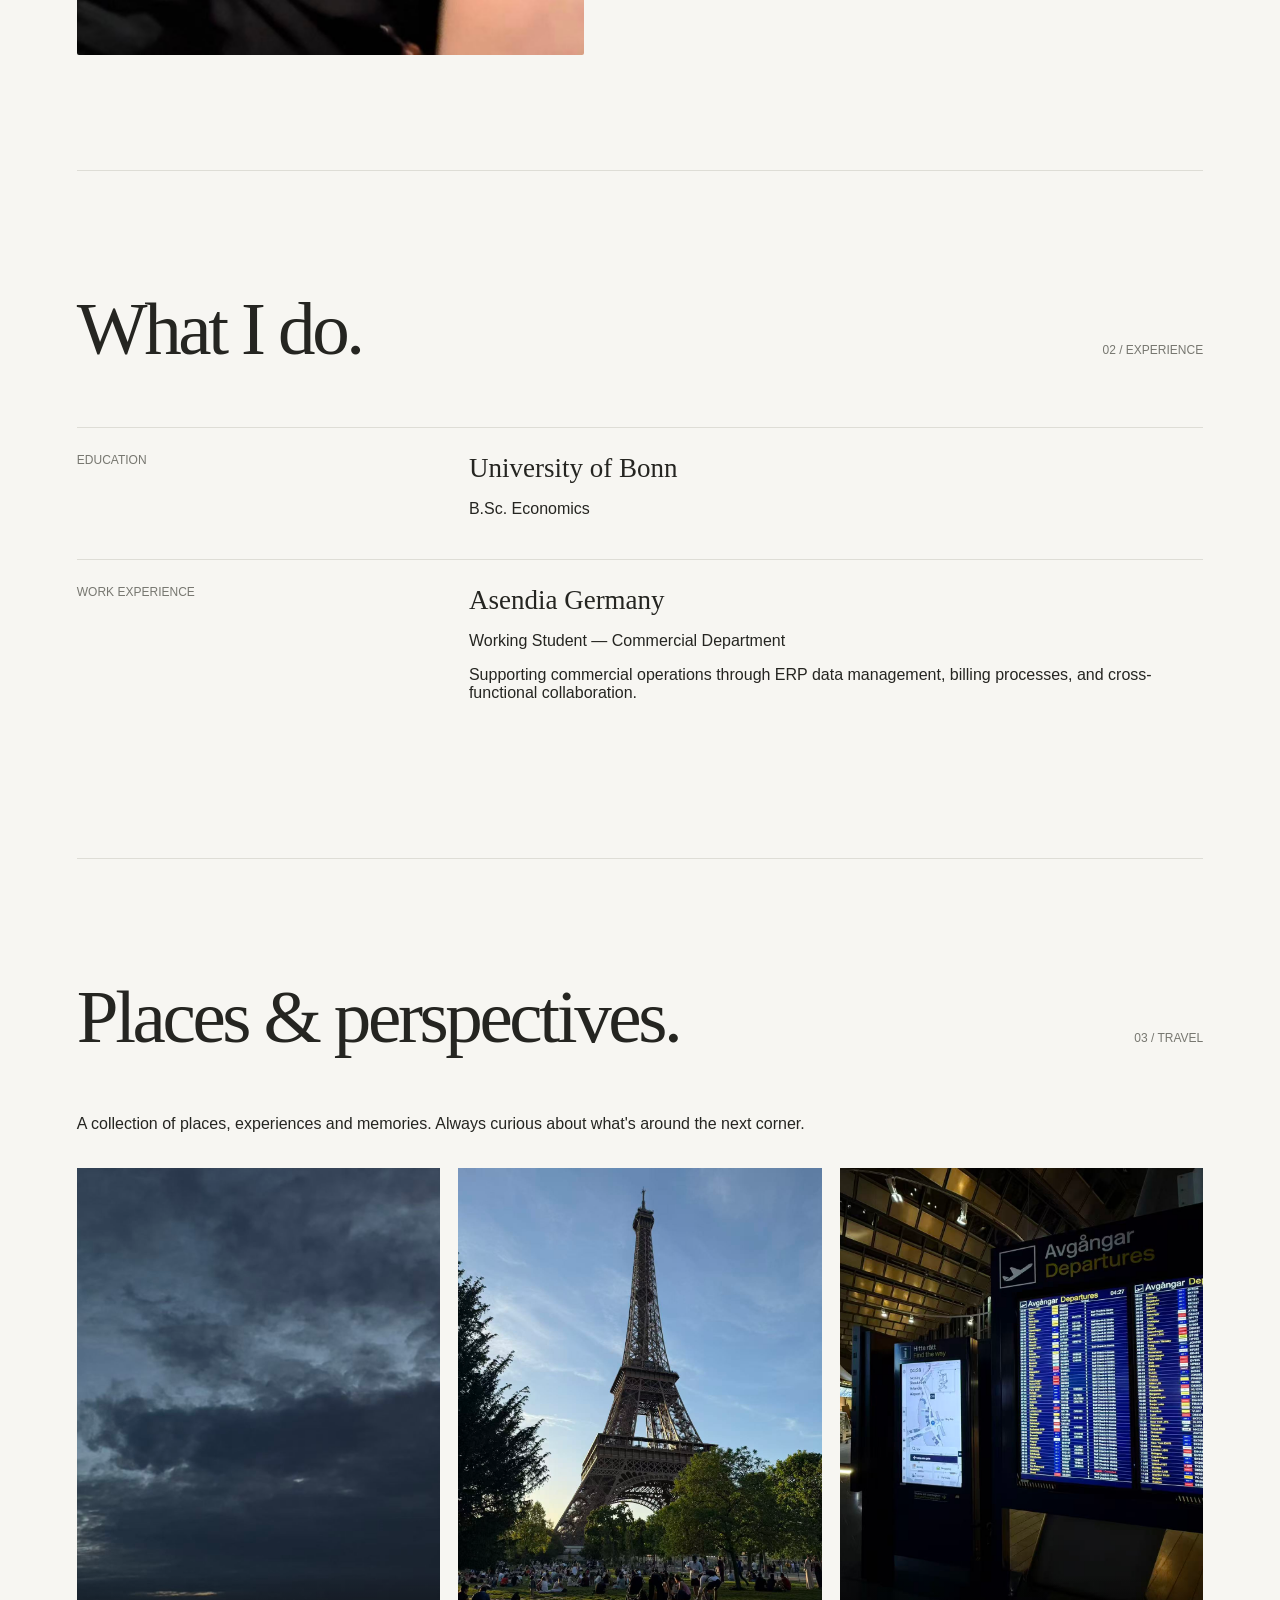
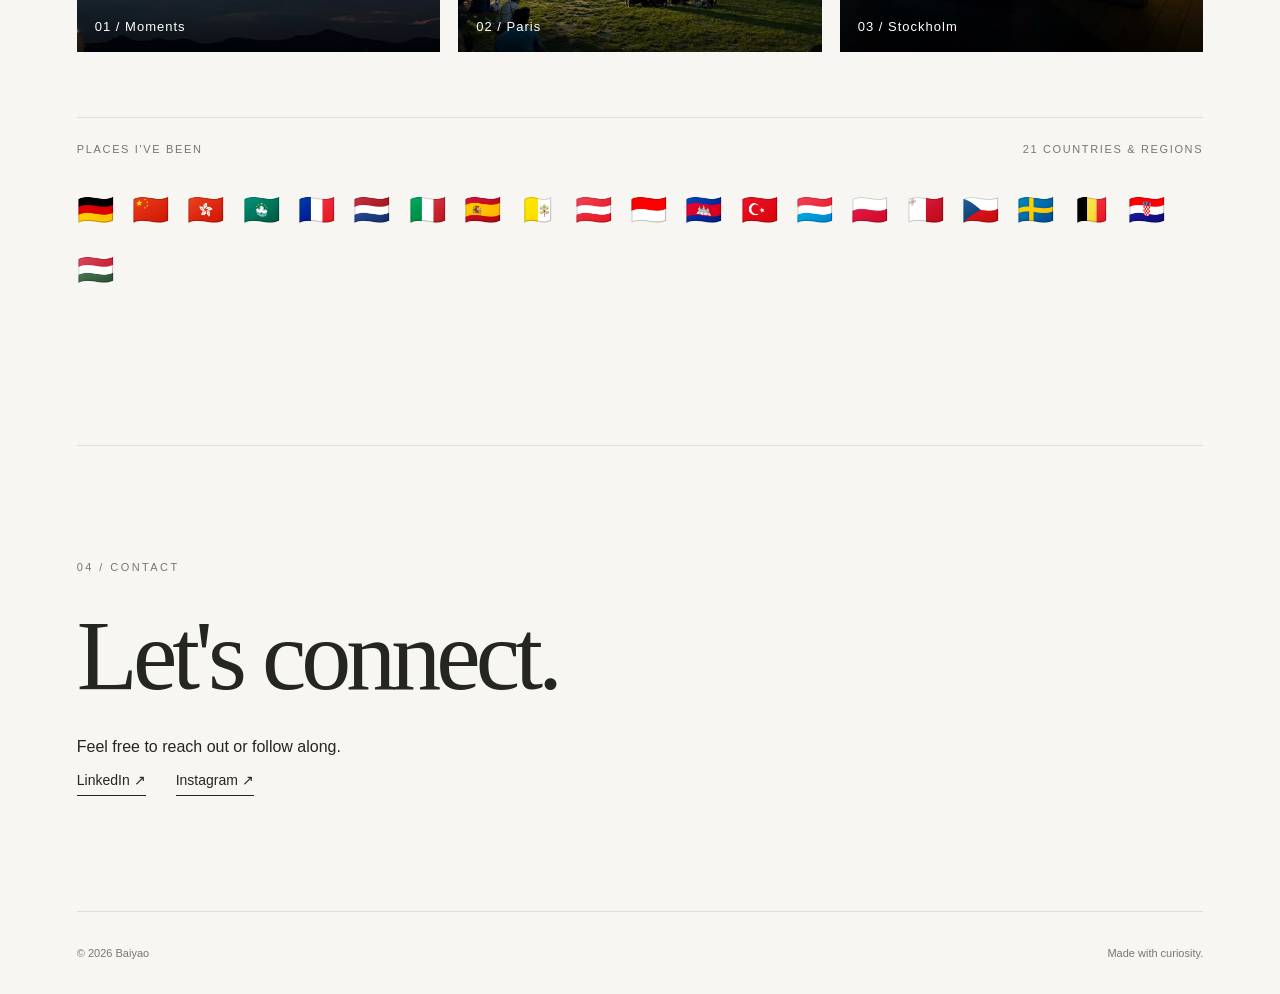
==== commit a24b4034: "Update index.html" ====
--- a/index.html
+++ b/index.html
@@ -43,6 +43,9 @@
 @media(max-width:380px){.navlinks{gap:8px}.navlinks a{font-size:8px}}
 .photo {
   overflow: hidden;
+  aspect-ratio: 4 / 5;
+  min-height: 0;
+  border-radius: 2px;
 }
 
 .photo img {
